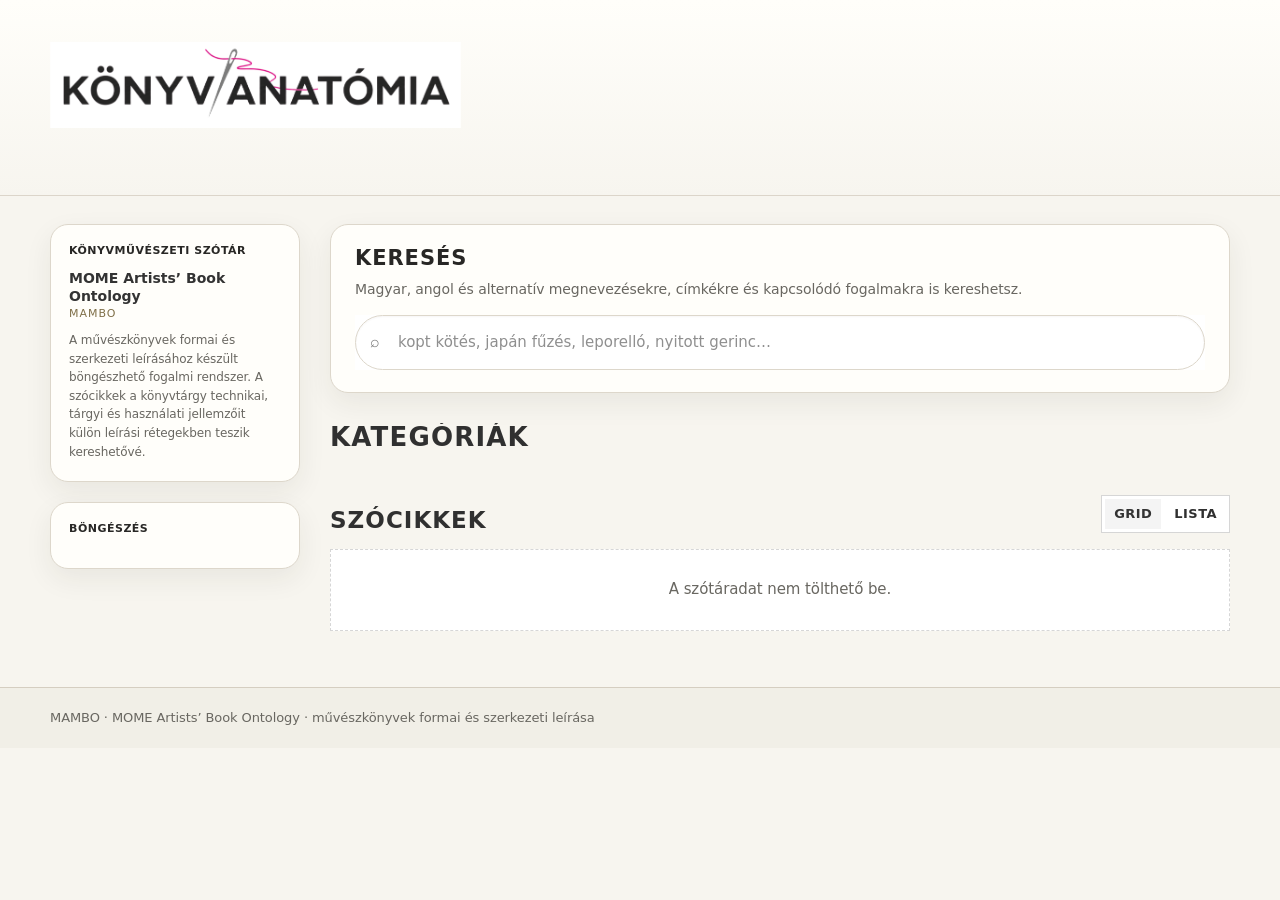
==== index.html @ 187f825f "Remove post-render empty related field script" ====
<!DOCTYPE html>
<html lang="hu">
<head>
  <meta charset="UTF-8" />
  <meta name="viewport" content="width=device-width, initial-scale=1.0" />
  <title>KÖNYVANATÓMIA – könyvművészeti szótár</title>
  <link rel="stylesheet" href="assets/css/site.css?v=consolidated-7" />
</head>
<body>
  <header class="site-header text-header">
    <div class="wrap">
      <div class="site-title-block">
        <a class="logo-link" href="./" aria-label="KÖNYVANATÓMIA – főoldal">
          <img class="site-logo-image" src="assets/icons/anatomia-header-v3.png?v=header-3" alt="KÖNYVANATÓMIA" />
        </a>
      </div>
    </div>
  </header>

  <main>
    <div class="wrap layout">
      <aside>
        <section class="sidebar-panel sidebar-intro" aria-label="A szótár leírása">
          <p class="sidebar-main-title">KÖNYVMŰVÉSZETI SZÓTÁR</p>
          <p class="about-brand"><strong>MOME Artists’ Book Ontology</strong></p>
          <p class="about-acronym">MAMBO</p>
          <p class="about-text">
            A művészkönyvek formai és szerkezeti leírásához készült böngészhető fogalmi rendszer.
            A szócikkek a könyvtárgy technikai, tárgyi és használati jellemzőit külön leírási rétegekben teszik kereshetővé.
          </p>
        </section>

        <section class="sidebar-panel sidebar-browse" aria-label="Böngészés">
          <p class="sidebar-panel-title">BÖNGÉSZÉS</p>
          <input id="searchInput" class="search" type="search" placeholder="Keresés névre, definícióra…" />
          <div id="filters" class="filters browse-list"></div>
        </section>
      </aside>

      <section>
        <section class="quick-search" aria-label="Keresés a MAMBO-szótárban">
          <label class="quick-search-label" for="quickSearchInput">Keresés</label>
          <p class="quick-search-help">
            Magyar, angol és alternatív megnevezésekre, címkékre és kapcsolódó fogalmakra is kereshetsz.
          </p>
          <div class="quick-search-box">
            <input
              id="quickSearchInput"
              class="quick-search-input"
              type="search"
              placeholder="kopt kötés, japán fűzés, leporelló, nyitott gerinc…"
              autocomplete="off"
            />
          </div>
        </section>

        <section class="category-overview" aria-label="Kiindulópontok a szótár böngészéséhez">
          <div class="overview-head">
            <h2>Kategóriák</h2>
          </div>
          <div id="categoryFolders" class="folder-grid category-panel-grid"></div>
        </section>

        <div class="topline" id="termsTopline">
          <h2>Szócikkek</h2>
          <div class="tools">
            <div id="count" class="result-count"></div>
            <div class="view-toggle" aria-label="Nézetváltás">
              <button class="view-button active" type="button" data-view="cards">Grid</button>
              <button class="view-button" type="button" data-view="list">Lista</button>
            </div>
          </div>
        </div>
        <div id="termList" class="grid"></div>
        <div id="empty" class="empty">Nincs találat ebben a szűrésben.</div>
      </section>
    </div>
  </main>

  <footer>
    <div class="wrap">MAMBO · MOME Artists’ Book Ontology · művészkönyvek formai és szerkezeti leírása</div>
  </footer>

  <script src="assets/js/app-decoration-clean.js?v=decor-render-2"></script>
  <script src="assets/js/sandbox-horizontal.js?v=custom-icons-clean-1"></script>
  <script src="assets/js/ui-enhancements.js?v=1"></script>
</body>
</html>
---- assets/css/site.css ----
/*
  MAMBO demo consolidated stylesheet entrypoint.
  The former separate CSS layers are loaded here in the same cascade order,
  so index.html only needs one stylesheet link.
*/

@import url("style.css?v=base-1");
@import url("quick-search.css?v=quick-4");
@import url("mambo-final.css?v=final-clean-30");
@import url("text-header-title.css?v=title-7");
@import url("sandbox-ui.css?v=6");
@import url("term-card-final.css?v=2");
@import url("sidebar-panels.css?v=2");
@import url("ui-enhancements.css?v=2");
@import url("category-label-overrides.css?v=10");
@import url("live-polish.css?v=1");
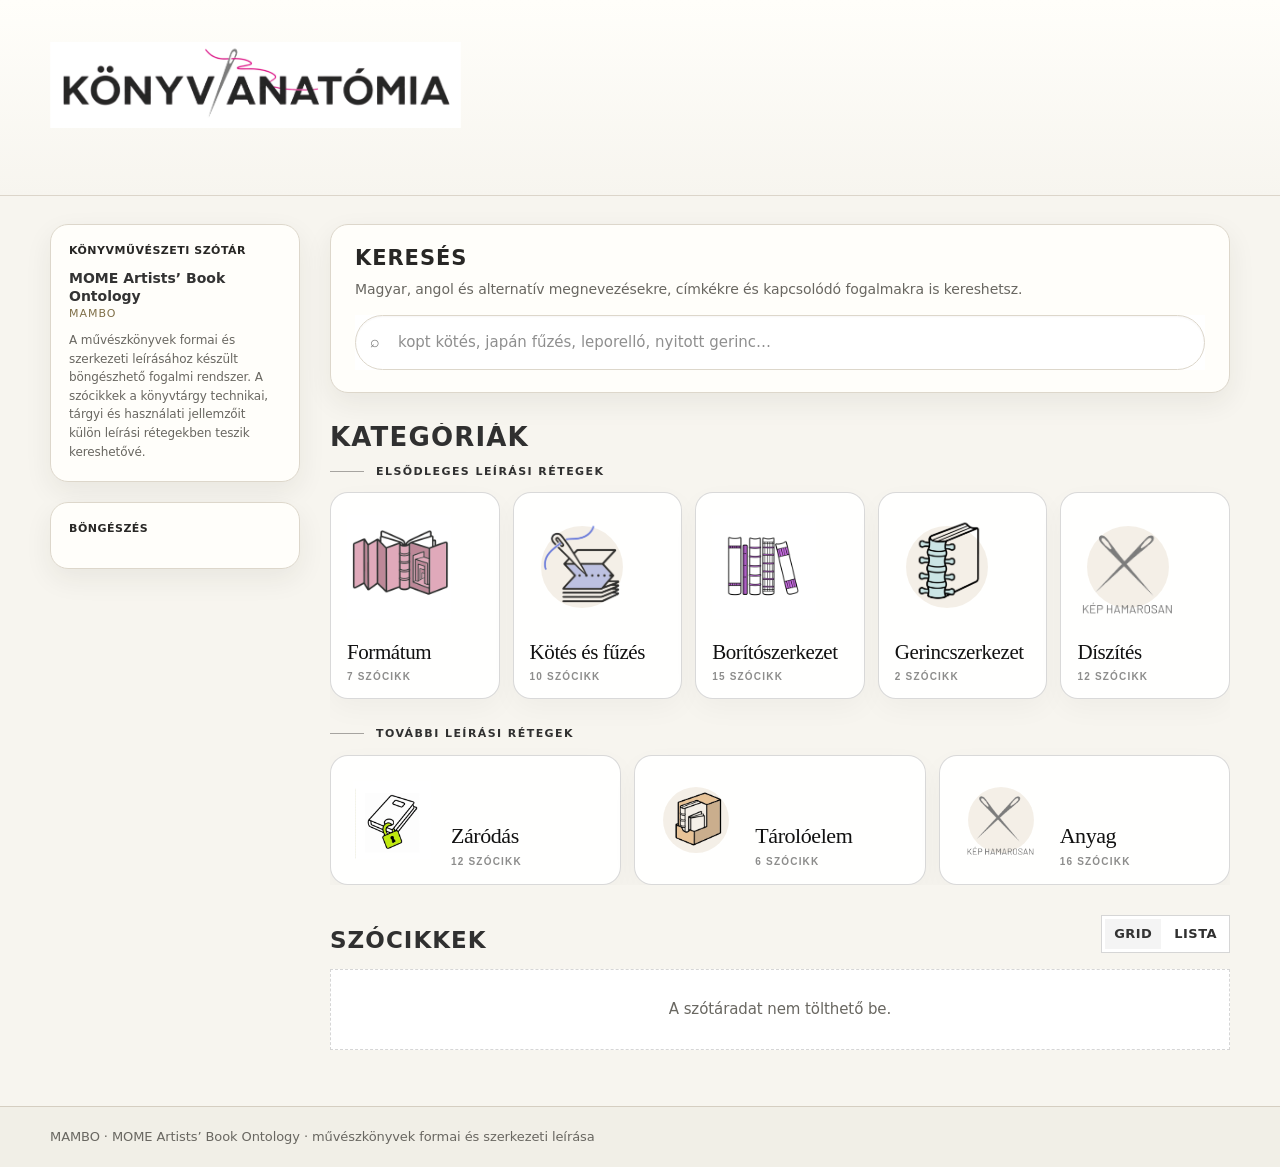
==== commit 5c0c1d00: "Load category preview assets" ====
--- a/index.html
+++ b/index.html
@@ -5,6 +5,7 @@
   <meta name="viewport" content="width=device-width, initial-scale=1.0" />
   <title>KÖNYVANATÓMIA – könyvművészeti szótár</title>
   <link rel="stylesheet" href="assets/css/site.css?v=consolidated-7" />
+  <link rel="stylesheet" href="assets/css/category-preview-layout.css?v=1" />
 </head>
 <body>
   <header class="site-header text-header">
@@ -84,5 +85,6 @@
   <script src="assets/js/app-decoration-clean.js?v=decor-render-2"></script>
   <script src="assets/js/sandbox-horizontal.js?v=custom-icons-clean-1"></script>
   <script src="assets/js/ui-enhancements.js?v=1"></script>
+  <script src="assets/js/category-preview-layout.js?v=1"></script>
 </body>
 </html>
--- a/assets/css/category-preview-layout.css
+++ b/assets/css/category-preview-layout.css
@@ -0,0 +1,213 @@
+.category-overview{
+  margin-top: 34px;
+}
+
+.category-overview .overview-head h2{
+  margin-bottom: 20px;
+}
+
+.preview-category-layout{
+  display: block;
+}
+
+.preview-category-section + .preview-category-section{
+  margin-top: 28px;
+}
+
+.preview-category-heading{
+  display: flex;
+  align-items: center;
+  gap: 12px;
+  margin: 0 0 14px;
+}
+
+.preview-category-heading span{
+  width: 34px;
+  height: 1px;
+  background: #111;
+  opacity: .35;
+}
+
+.preview-category-heading h3{
+  margin: 0;
+  font-size: 11px;
+  line-height: 1.2;
+  letter-spacing: .13em;
+  text-transform: uppercase;
+  font-weight: 600;
+  color: #222;
+}
+
+.preview-primary-grid{
+  display: grid;
+  grid-template-columns: repeat(5, minmax(0, 1fr));
+  gap: 13px;
+}
+
+.preview-secondary-grid{
+  display: grid;
+  grid-template-columns: repeat(3, minmax(0, 1fr));
+  gap: 13px;
+}
+
+.preview-category-card{
+  appearance: none;
+  border: 1px solid rgba(20,20,20,.16);
+  background: rgba(255,255,255,.94);
+  border-radius: 18px;
+  color: #111;
+  cursor: pointer;
+  text-align: left;
+  transition: transform .18s ease, border-color .18s ease, box-shadow .18s ease, background .18s ease;
+  box-shadow: 0 10px 28px rgba(0,0,0,.035);
+}
+
+.preview-category-card:hover,
+.preview-category-card.active{
+  transform: translateY(-2px);
+  border-color: rgba(20,20,20,.34);
+  box-shadow: 0 16px 34px rgba(0,0,0,.06);
+  background: #fff;
+}
+
+.preview-category-card.primary{
+  min-height: 190px;
+  padding: 18px 16px 15px;
+  display: flex;
+  flex-direction: column;
+  justify-content: space-between;
+}
+
+.preview-category-card.secondary{
+  min-height: 130px;
+  padding: 16px 18px;
+  display: grid;
+  grid-template-columns: 86px 1fr;
+  grid-template-rows: 1fr auto;
+  column-gap: 16px;
+  align-items: center;
+}
+
+.preview-category-icon{
+  display: flex;
+  align-items: center;
+  justify-content: center;
+  position: relative;
+}
+
+.preview-category-card.primary .preview-category-icon{
+  height: 112px;
+  margin-bottom: 18px;
+}
+
+.preview-category-card.secondary .preview-category-icon{
+  grid-row: 1 / 3;
+  width: 86px;
+  height: 86px;
+}
+
+.preview-category-icon::before{
+  content: "";
+  position: absolute;
+  width: 82px;
+  height: 82px;
+  border-radius: 999px;
+  background: #f1eadf;
+  opacity: .75;
+  z-index: 0;
+}
+
+.preview-category-card.secondary .preview-category-icon::before{
+  width: 66px;
+  height: 66px;
+}
+
+.preview-category-icon img{
+  position: relative;
+  z-index: 1;
+  display: block;
+  max-width: 116px;
+  max-height: 104px;
+  object-fit: contain;
+}
+
+.preview-category-card.secondary .preview-category-icon img{
+  max-width: 84px;
+  max-height: 78px;
+}
+
+.preview-category-title{
+  display: block;
+  font-family: Georgia, 'Times New Roman', serif;
+  font-size: 21px;
+  line-height: 1.05;
+  letter-spacing: -.02em;
+  color: #111;
+}
+
+.preview-category-card.secondary .preview-category-title{
+  align-self: end;
+  font-size: 22px;
+}
+
+.preview-category-count{
+  display: block;
+  margin-top: 8px;
+  font-size: 10px;
+  line-height: 1.2;
+  letter-spacing: .12em;
+  text-transform: uppercase;
+  font-weight: 600;
+  color: rgba(17,17,17,.48);
+}
+
+.preview-category-card.secondary .preview-category-count{
+  align-self: start;
+}
+
+@media (max-width: 1100px){
+  .preview-primary-grid{
+    grid-template-columns: repeat(3, minmax(0, 1fr));
+  }
+}
+
+@media (max-width: 820px){
+  .preview-primary-grid,
+  .preview-secondary-grid{
+    grid-template-columns: 1fr;
+  }
+
+  .preview-category-card.primary,
+  .preview-category-card.secondary{
+    min-height: 130px;
+    display: grid;
+    grid-template-columns: 86px 1fr;
+    grid-template-rows: 1fr auto;
+    column-gap: 16px;
+    align-items: center;
+    padding: 16px 18px;
+  }
+
+  .preview-category-card.primary .preview-category-icon,
+  .preview-category-card.secondary .preview-category-icon{
+    grid-row: 1 / 3;
+    width: 86px;
+    height: 86px;
+    margin: 0;
+  }
+
+  .preview-category-card.primary .preview-category-icon img,
+  .preview-category-card.secondary .preview-category-icon img{
+    max-width: 84px;
+    max-height: 78px;
+  }
+
+  .preview-category-title{
+    align-self: end;
+    font-size: 22px;
+  }
+
+  .preview-category-count{
+    align-self: start;
+  }
+}
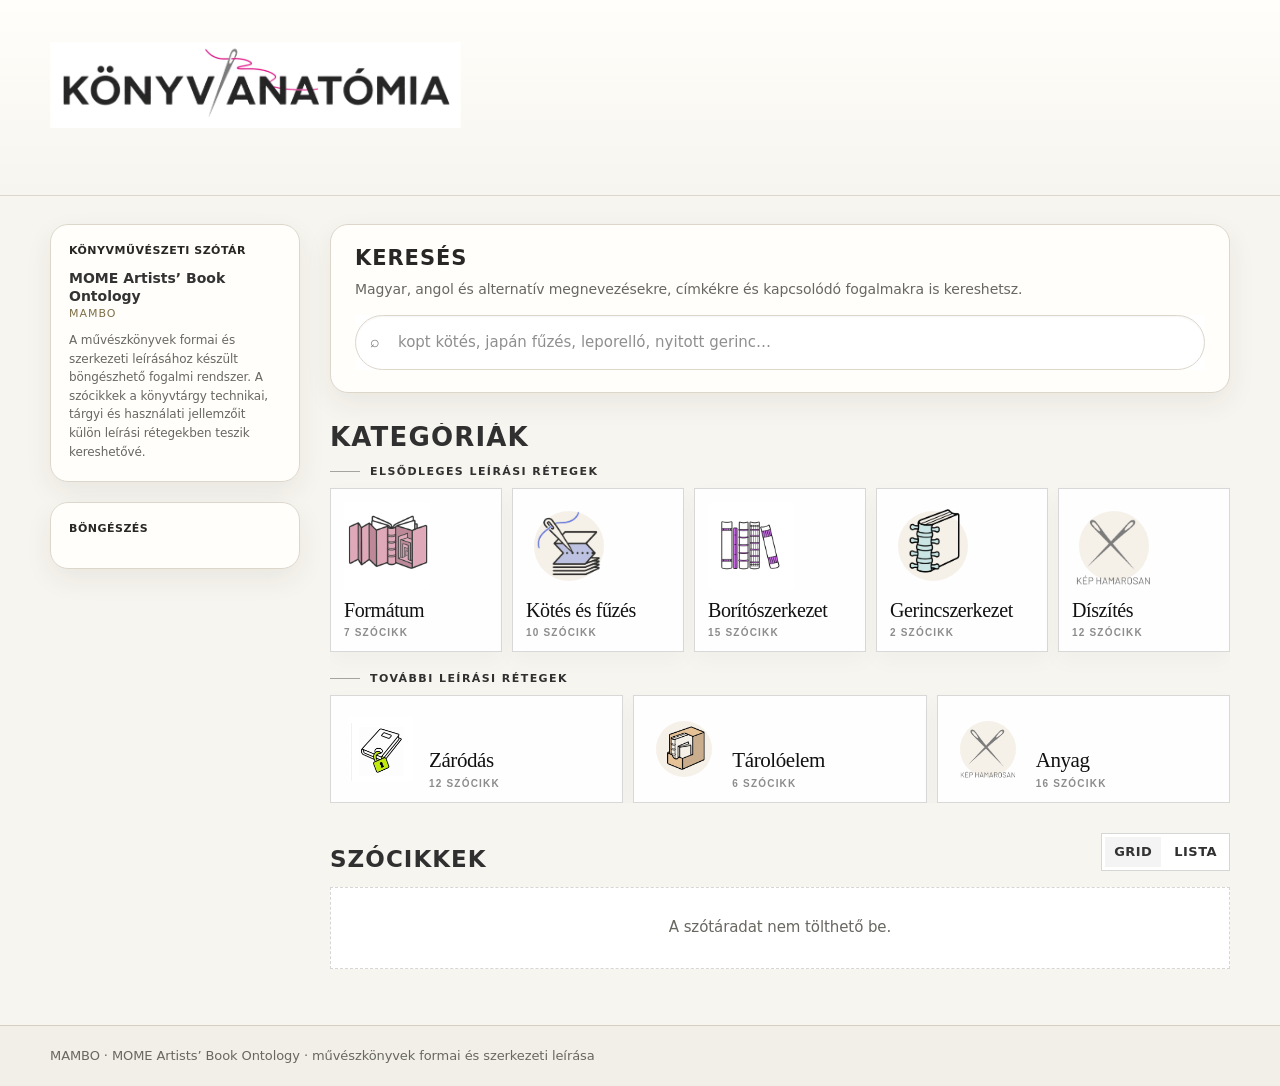
==== commit 0e8df755: "Bump category preview asset versions" ====
--- a/index.html
+++ b/index.html
@@ -5,7 +5,7 @@
   <meta name="viewport" content="width=device-width, initial-scale=1.0" />
   <title>KÖNYVANATÓMIA – könyvművészeti szótár</title>
   <link rel="stylesheet" href="assets/css/site.css?v=consolidated-7" />
-  <link rel="stylesheet" href="assets/css/category-preview-layout.css?v=1" />
+  <link rel="stylesheet" href="assets/css/category-preview-layout.css?v=3" />
 </head>
 <body>
   <header class="site-header text-header">
@@ -85,6 +85,6 @@
   <script src="assets/js/app-decoration-clean.js?v=decor-render-2"></script>
   <script src="assets/js/sandbox-horizontal.js?v=custom-icons-clean-1"></script>
   <script src="assets/js/ui-enhancements.js?v=1"></script>
-  <script src="assets/js/category-preview-layout.js?v=1"></script>
+  <script src="assets/js/category-preview-layout.js?v=2"></script>
 </body>
 </html>
--- a/assets/css/category-preview-layout.css
+++ b/assets/css/category-preview-layout.css
@@ -1,9 +1,9 @@
 .category-overview{
-  margin-top: 34px;
+  margin-top: 28px;
 }
 
 .category-overview .overview-head h2{
-  margin-bottom: 20px;
+  margin-bottom: 14px;
 }
 
 .preview-category-layout{
@@ -11,18 +11,18 @@
 }
 
 .preview-category-section + .preview-category-section{
-  margin-top: 28px;
+  margin-top: 20px;
 }
 
 .preview-category-heading{
   display: flex;
   align-items: center;
-  gap: 12px;
-  margin: 0 0 14px;
+  gap: 10px;
+  margin: 0 0 10px;
 }
 
 .preview-category-heading span{
-  width: 34px;
+  width: 30px;
   height: 1px;
   background: #111;
   opacity: .35;
@@ -41,50 +41,50 @@
 .preview-primary-grid{
   display: grid;
   grid-template-columns: repeat(5, minmax(0, 1fr));
-  gap: 13px;
+  gap: 10px;
 }
 
 .preview-secondary-grid{
   display: grid;
   grid-template-columns: repeat(3, minmax(0, 1fr));
-  gap: 13px;
+  gap: 10px;
 }
 
 .preview-category-card{
   appearance: none;
   border: 1px solid rgba(20,20,20,.16);
   background: rgba(255,255,255,.94);
-  border-radius: 18px;
+  border-radius: 0;
   color: #111;
   cursor: pointer;
   text-align: left;
   transition: transform .18s ease, border-color .18s ease, box-shadow .18s ease, background .18s ease;
-  box-shadow: 0 10px 28px rgba(0,0,0,.035);
+  box-shadow: 0 8px 22px rgba(0,0,0,.032);
 }
 
 .preview-category-card:hover,
 .preview-category-card.active{
   transform: translateY(-2px);
   border-color: rgba(20,20,20,.34);
-  box-shadow: 0 16px 34px rgba(0,0,0,.06);
+  box-shadow: 0 14px 28px rgba(0,0,0,.055);
   background: #fff;
 }
 
 .preview-category-card.primary{
-  min-height: 190px;
-  padding: 18px 16px 15px;
+  min-height: 158px;
+  padding: 13px 13px 12px;
   display: flex;
   flex-direction: column;
   justify-content: space-between;
 }
 
 .preview-category-card.secondary{
-  min-height: 130px;
-  padding: 16px 18px;
+  min-height: 108px;
+  padding: 12px 14px;
   display: grid;
-  grid-template-columns: 86px 1fr;
+  grid-template-columns: 72px 1fr;
   grid-template-rows: 1fr auto;
-  column-gap: 16px;
+  column-gap: 12px;
   align-items: center;
 }
 
@@ -96,63 +96,63 @@
 }
 
 .preview-category-card.primary .preview-category-icon{
-  height: 112px;
-  margin-bottom: 18px;
+  height: 88px;
+  margin-bottom: 10px;
 }
 
 .preview-category-card.secondary .preview-category-icon{
   grid-row: 1 / 3;
-  width: 86px;
-  height: 86px;
+  width: 72px;
+  height: 72px;
 }
 
 .preview-category-icon::before{
   content: "";
   position: absolute;
-  width: 82px;
-  height: 82px;
+  width: 70px;
+  height: 70px;
   border-radius: 999px;
   background: #f1eadf;
-  opacity: .75;
+  opacity: .72;
   z-index: 0;
 }
 
 .preview-category-card.secondary .preview-category-icon::before{
-  width: 66px;
-  height: 66px;
+  width: 56px;
+  height: 56px;
 }
 
 .preview-category-icon img{
   position: relative;
   z-index: 1;
   display: block;
-  max-width: 116px;
-  max-height: 104px;
+  max-width: 96px;
+  max-height: 86px;
   object-fit: contain;
 }
 
 .preview-category-card.secondary .preview-category-icon img{
-  max-width: 84px;
-  max-height: 78px;
+  max-width: 70px;
+  max-height: 64px;
 }
 
 .preview-category-title{
   display: block;
   font-family: Georgia, 'Times New Roman', serif;
-  font-size: 21px;
-  line-height: 1.05;
+  font-size: 20px;
+  line-height: 1.04;
   letter-spacing: -.02em;
   color: #111;
 }
 
 .preview-category-card.secondary .preview-category-title{
   align-self: end;
-  font-size: 22px;
+  font-size: 21px;
 }
 
 .preview-category-count{
   display: block;
-  margin-top: 8px;
+  margin-top: 6px;
   font-size: 10px;
   line-height: 1.2;
   letter-spacing: .12em;
@@ -179,32 +179,32 @@
 
   .preview-category-card.primary,
   .preview-category-card.secondary{
-    min-height: 130px;
+    min-height: 108px;
     display: grid;
-    grid-template-columns: 86px 1fr;
+    grid-template-columns: 72px 1fr;
     grid-template-rows: 1fr auto;
-    column-gap: 16px;
+    column-gap: 12px;
     align-items: center;
-    padding: 16px 18px;
+    padding: 12px 14px;
   }
 
   .preview-category-card.primary .preview-category-icon,
   .preview-category-card.secondary .preview-category-icon{
     grid-row: 1 / 3;
-    width: 86px;
-    height: 86px;
+    width: 72px;
+    height: 72px;
     margin: 0;
   }
 
   .preview-category-card.primary .preview-category-icon img,
   .preview-category-card.secondary .preview-category-icon img{
-    max-width: 84px;
-    max-height: 78px;
+    max-width: 70px;
+    max-height: 64px;
   }
 
   .preview-category-title{
     align-self: end;
-    font-size: 22px;
+    font-size: 21px;
   }
 
   .preview-category-count{
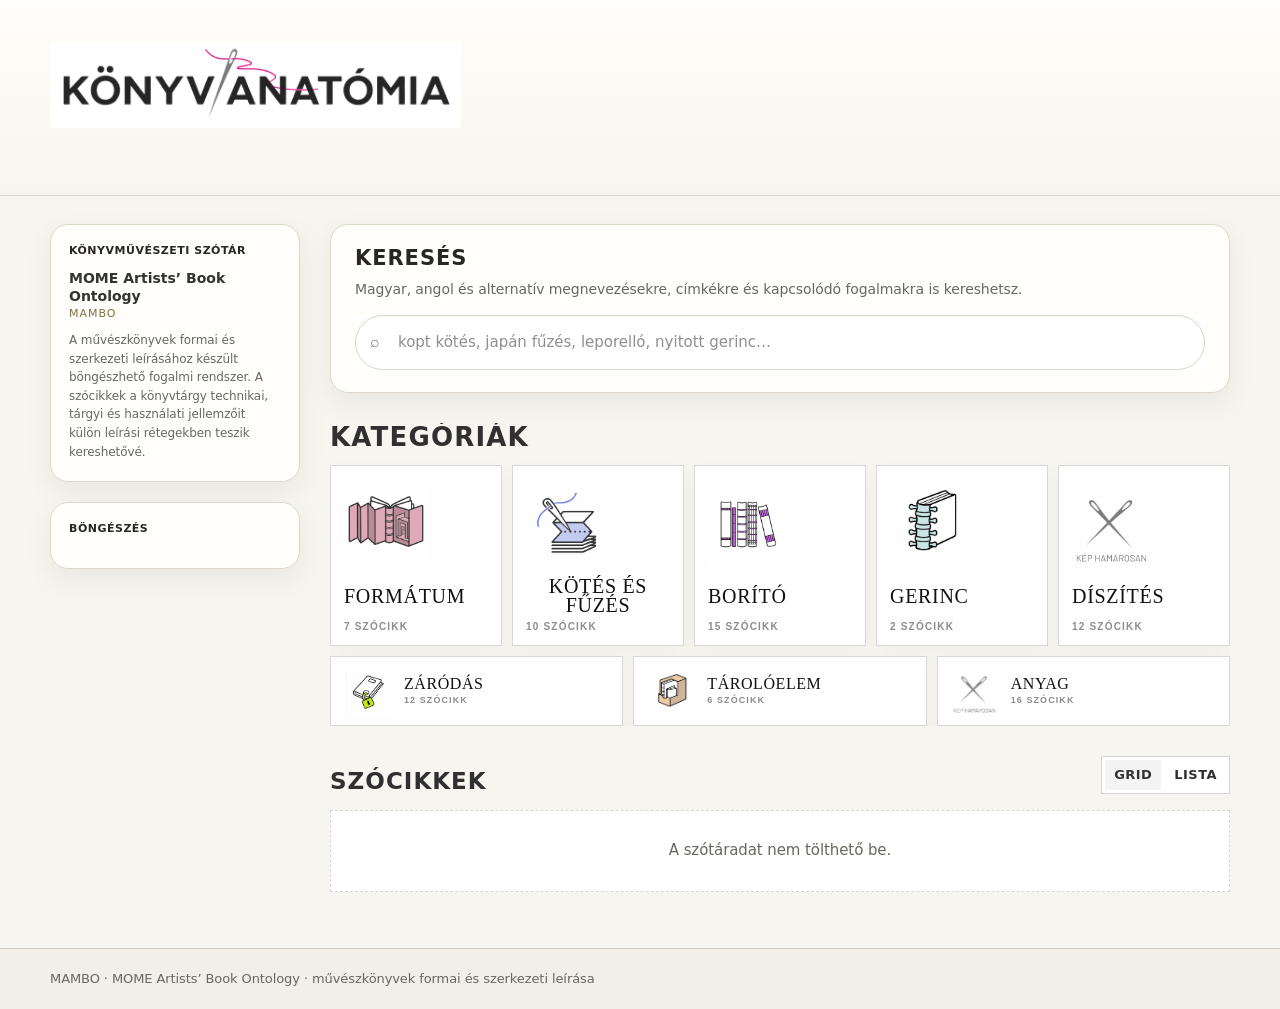
==== commit 46f9eaa4: "Bump category CSS cache after responsive fix" ====
--- a/index.html
+++ b/index.html
@@ -5,7 +5,7 @@
   <meta name="viewport" content="width=device-width, initial-scale=1.0" />
   <title>KÖNYVANATÓMIA – könyvművészeti szótár</title>
   <link rel="stylesheet" href="assets/css/site.css?v=consolidated-7" />
-  <link rel="stylesheet" href="assets/css/category-preview-layout.css?v=3" />
+  <link rel="stylesheet" href="assets/css/category-preview-layout.css?v=4" />
 </head>
 <body>
   <header class="site-header text-header">
--- a/assets/css/category-preview-layout.css
+++ b/assets/css/category-preview-layout.css
@@ -7,46 +7,36 @@
 }
 
 .preview-category-layout{
-  display: block;
+  display: block !important;
+  grid-template-columns: none !important;
+}
+
+.preview-category-layout > .category-panel{
+  display:none !important;
+}
+
+.preview-category-wrapper{
+  display:block;
+  width:100%;
 }
 
 .preview-category-section + .preview-category-section{
-  margin-top: 20px;
+  margin-top: 10px;
 }
 
 .preview-category-heading{
-  display: flex;
-  align-items: center;
-  gap: 10px;
-  margin: 0 0 10px;
-}
-
-.preview-category-heading span{
-  width: 30px;
-  height: 1px;
-  background: #111;
-  opacity: .35;
-}
-
-.preview-category-heading h3{
-  margin: 0;
-  font-size: 11px;
-  line-height: 1.2;
-  letter-spacing: .13em;
-  text-transform: uppercase;
-  font-weight: 600;
-  color: #222;
+  display: none;
 }
 
 .preview-primary-grid{
   display: grid;
-  grid-template-columns: repeat(5, minmax(0, 1fr));
+  grid-template-columns: repeat(auto-fit, minmax(140px, 1fr));
   gap: 10px;
 }
 
 .preview-secondary-grid{
   display: grid;
-  grid-template-columns: repeat(3, minmax(0, 1fr));
+  grid-template-columns: repeat(auto-fit, minmax(150px, 1fr));
   gap: 10px;
 }
 
@@ -60,6 +50,7 @@
   text-align: left;
   transition: transform .18s ease, border-color .18s ease, box-shadow .18s ease, background .18s ease;
   box-shadow: 0 8px 22px rgba(0,0,0,.032);
+  min-width:0;
 }
 
 .preview-category-card:hover,
@@ -76,16 +67,18 @@
   display: flex;
   flex-direction: column;
   justify-content: space-between;
+  text-align: center;
 }
 
 .preview-category-card.secondary{
-  min-height: 108px;
-  padding: 12px 14px;
+  min-height: 68px;
+  padding: 7px 10px;
   display: grid;
-  grid-template-columns: 72px 1fr;
-  grid-template-rows: 1fr auto;
-  column-gap: 12px;
+  grid-template-columns: 54px 1fr;
+  grid-template-rows: auto auto;
+  column-gap: 9px;
   align-items: center;
+  text-align: left;
 }
 
 .preview-category-icon{
@@ -96,30 +89,20 @@
 }
 
 .preview-category-card.primary .preview-category-icon{
-  height: 88px;
-  margin-bottom: 10px;
+  height: 92px;
+  margin-bottom: 6px;
+  flex: 0 0 92px;
 }
 
 .preview-category-card.secondary .preview-category-icon{
   grid-row: 1 / 3;
-  width: 72px;
-  height: 72px;
+  width: 54px;
+  height: 54px;
+  align-self: center;
 }
 
 .preview-category-icon::before{
-  content: "";
-  position: absolute;
-  width: 70px;
-  height: 70px;
-  border-radius: 999px;
-  background: #f1eadf;
-  opacity: .72;
-  z-index: 0;
-}
-
-.preview-category-card.secondary .preview-category-icon::before{
-  width: 56px;
-  height: 56px;
+  content: none;
 }
 
 .preview-category-icon img{
@@ -131,9 +114,14 @@
   object-fit: contain;
 }
 
+.preview-category-card.primary .preview-category-icon img{
+  max-width: 96px;
+  max-height: 82px;
+}
+
 .preview-category-card.secondary .preview-category-icon img{
-  max-width: 70px;
-  max-height: 64px;
+  max-width: 52px;
+  max-height: 48px;
 }
 
 .preview-category-title{
@@ -141,13 +129,25 @@
   font-family: Georgia, 'Times New Roman', serif;
   font-size: 20px;
   line-height: 1.04;
-  letter-spacing: -.02em;
+  letter-spacing: .035em;
+  text-transform: uppercase;
   color: #111;
+}
+
+.preview-category-card.primary .preview-category-title{
+  min-height: 38px;
+  display: flex;
+  align-items: center;
+  justify-content: center;
+  text-align: center;
+  line-height: .94;
 }
 
 .preview-category-card.secondary .preview-category-title{
   align-self: end;
-  font-size: 21px;
+  text-align: left;
+  font-size: 16px;
+  line-height: 1;
 }
 
 .preview-category-count{
@@ -161,14 +161,15 @@
   color: rgba(17,17,17,.48);
 }
 
+.preview-category-card.primary .preview-category-count{
+  text-align: center;
+}
+
 .preview-category-card.secondary .preview-category-count{
   align-self: start;
-}
-
-@media (max-width: 1100px){
-  .preview-primary-grid{
-    grid-template-columns: repeat(3, minmax(0, 1fr));
-  }
+  text-align: left;
+  margin-top: 3px;
+  font-size: 9px;
 }
 
 @media (max-width: 820px){
@@ -179,35 +180,47 @@
 
   .preview-category-card.primary,
   .preview-category-card.secondary{
-    min-height: 108px;
+    min-height: 68px;
     display: grid;
-    grid-template-columns: 72px 1fr;
-    grid-template-rows: 1fr auto;
-    column-gap: 12px;
+    grid-template-columns: 54px 1fr;
+    grid-template-rows: auto auto;
+    column-gap: 9px;
     align-items: center;
-    padding: 12px 14px;
+    padding: 7px 10px;
+    text-align: left;
   }
 
   .preview-category-card.primary .preview-category-icon,
   .preview-category-card.secondary .preview-category-icon{
     grid-row: 1 / 3;
-    width: 72px;
-    height: 72px;
+    width: 54px;
+    height: 54px;
+    flex: none;
     margin: 0;
   }
 
   .preview-category-card.primary .preview-category-icon img,
   .preview-category-card.secondary .preview-category-icon img{
-    max-width: 70px;
-    max-height: 64px;
-  }
-
-  .preview-category-title{
+    max-width: 52px;
+    max-height: 48px;
+  }
+
+  .preview-category-title,
+  .preview-category-card.primary .preview-category-title,
+  .preview-category-card.secondary .preview-category-title{
+    min-height: 0;
+    display: block;
     align-self: end;
-    font-size: 21px;
-  }
-
-  .preview-category-count{
+    text-align: left;
+    font-size: 16px;
+    line-height: 1;
+  }
+
+  .preview-category-count,
+  .preview-category-card.primary .preview-category-count,
+  .preview-category-card.secondary .preview-category-count{
     align-self: start;
-  }
-}
+    text-align: left;
+    font-size: 9px;
+  }
+}
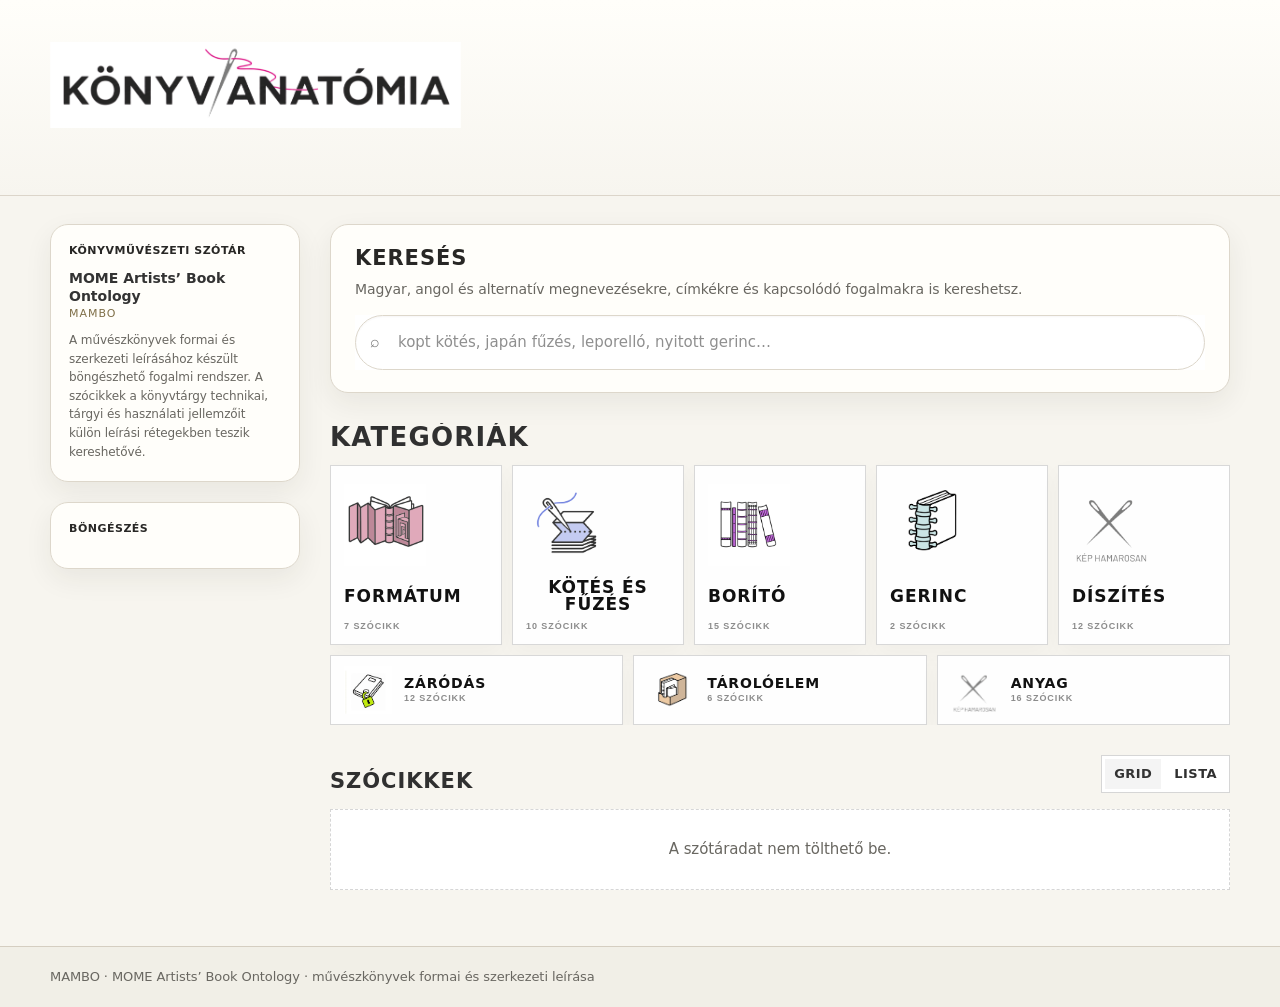
==== commit 57e87cf6: "Load typography tuning layer" ====
--- a/index.html
+++ b/index.html
@@ -5,7 +5,8 @@
   <meta name="viewport" content="width=device-width, initial-scale=1.0" />
   <title>KÖNYVANATÓMIA – könyvművészeti szótár</title>
   <link rel="stylesheet" href="assets/css/site.css?v=consolidated-7" />
-  <link rel="stylesheet" href="assets/css/category-preview-layout.css?v=4" />
+  <link rel="stylesheet" href="assets/css/category-card-layout.css?v=1" />
+  <link rel="stylesheet" href="assets/css/type-tuning.css?v=1" />
 </head>
 <body>
   <header class="site-header text-header">
--- a/assets/css/category-card-layout.css
+++ b/assets/css/category-card-layout.css
@@ -0,0 +1,230 @@
+/* Category card homepage layout.
+   The legacy .category-panel elements remain in the DOM because the original app filtering logic uses them.
+   They are visually hidden here and triggered by the new category cards. */
+
+.category-overview{
+  margin-top: 28px;
+}
+
+.category-overview .overview-head h2{
+  margin-bottom: 14px;
+}
+
+.preview-category-layout{
+  display: block !important;
+  grid-template-columns: none !important;
+}
+
+.preview-category-layout > .category-panel{
+  display:none !important;
+}
+
+.preview-category-wrapper{
+  display:block;
+  width:100%;
+}
+
+.preview-category-section + .preview-category-section{
+  margin-top: 10px;
+}
+
+.preview-category-heading{
+  display: none;
+}
+
+.preview-primary-grid{
+  display: grid;
+  grid-template-columns: repeat(auto-fit, minmax(140px, 1fr));
+  gap: 10px;
+}
+
+.preview-secondary-grid{
+  display: grid;
+  grid-template-columns: repeat(auto-fit, minmax(150px, 1fr));
+  gap: 10px;
+}
+
+.preview-category-card{
+  appearance: none;
+  border: 1px solid rgba(20,20,20,.16);
+  background: rgba(255,255,255,.94);
+  border-radius: 0;
+  color: #111;
+  cursor: pointer;
+  text-align: left;
+  transition: transform .18s ease, border-color .18s ease, box-shadow .18s ease, background .18s ease;
+  box-shadow: 0 8px 22px rgba(0,0,0,.032);
+  min-width:0;
+}
+
+.preview-category-card:hover,
+.preview-category-card.active{
+  transform: translateY(-2px);
+  border-color: rgba(20,20,20,.34);
+  box-shadow: 0 14px 28px rgba(0,0,0,.055);
+  background: #fff;
+}
+
+.preview-category-card.primary{
+  min-height: 158px;
+  padding: 13px 13px 12px;
+  display: flex;
+  flex-direction: column;
+  justify-content: space-between;
+  text-align: center;
+}
+
+.preview-category-card.secondary{
+  min-height: 68px;
+  padding: 7px 10px;
+  display: grid;
+  grid-template-columns: 54px 1fr;
+  grid-template-rows: auto auto;
+  column-gap: 9px;
+  align-items: center;
+  text-align: left;
+}
+
+.preview-category-icon{
+  display: flex;
+  align-items: center;
+  justify-content: center;
+  position: relative;
+}
+
+.preview-category-card.primary .preview-category-icon{
+  height: 92px;
+  margin-bottom: 6px;
+  flex: 0 0 92px;
+}
+
+.preview-category-card.secondary .preview-category-icon{
+  grid-row: 1 / 3;
+  width: 54px;
+  height: 54px;
+  align-self: center;
+}
+
+.preview-category-icon::before{
+  content: none;
+}
+
+.preview-category-icon img{
+  position: relative;
+  z-index: 1;
+  display: block;
+  max-width: 96px;
+  max-height: 86px;
+  object-fit: contain;
+}
+
+.preview-category-card.primary .preview-category-icon img{
+  max-width: 96px;
+  max-height: 82px;
+}
+
+.preview-category-card.secondary .preview-category-icon img{
+  max-width: 52px;
+  max-height: 48px;
+}
+
+.preview-category-title{
+  display: block;
+  font-family: Georgia, 'Times New Roman', serif;
+  font-size: 20px;
+  line-height: 1.04;
+  letter-spacing: .035em;
+  text-transform: uppercase;
+  color: #111;
+}
+
+.preview-category-card.primary .preview-category-title{
+  min-height: 38px;
+  display: flex;
+  align-items: center;
+  justify-content: center;
+  text-align: center;
+  line-height: .94;
+}
+
+.preview-category-card.secondary .preview-category-title{
+  align-self: end;
+  text-align: left;
+  font-size: 16px;
+  line-height: 1;
+}
+
+.preview-category-count{
+  display: block;
+  margin-top: 6px;
+  font-size: 10px;
+  line-height: 1.2;
+  letter-spacing: .12em;
+  text-transform: uppercase;
+  font-weight: 600;
+  color: rgba(17,17,17,.48);
+}
+
+.preview-category-card.primary .preview-category-count{
+  text-align: center;
+}
+
+.preview-category-card.secondary .preview-category-count{
+  align-self: start;
+  text-align: left;
+  margin-top: 3px;
+  font-size: 9px;
+}
+
+@media (max-width: 820px){
+  .preview-primary-grid,
+  .preview-secondary-grid{
+    grid-template-columns: 1fr;
+  }
+
+  .preview-category-card.primary,
+  .preview-category-card.secondary{
+    min-height: 68px;
+    display: grid;
+    grid-template-columns: 54px 1fr;
+    grid-template-rows: auto auto;
+    column-gap: 9px;
+    align-items: center;
+    padding: 7px 10px;
+    text-align: left;
+  }
+
+  .preview-category-card.primary .preview-category-icon,
+  .preview-category-card.secondary .preview-category-icon{
+    grid-row: 1 / 3;
+    width: 54px;
+    height: 54px;
+    flex: none;
+    margin: 0;
+  }
+
+  .preview-category-card.primary .preview-category-icon img,
+  .preview-category-card.secondary .preview-category-icon img{
+    max-width: 52px;
+    max-height: 48px;
+  }
+
+  .preview-category-title,
+  .preview-category-card.primary .preview-category-title,
+  .preview-category-card.secondary .preview-category-title{
+    min-height: 0;
+    display: block;
+    align-self: end;
+    text-align: left;
+    font-size: 16px;
+    line-height: 1;
+  }
+
+  .preview-category-count,
+  .preview-category-card.primary .preview-category-count,
+  .preview-category-card.secondary .preview-category-count{
+    align-self: start;
+    text-align: left;
+    font-size: 9px;
+  }
+}
--- a/assets/css/type-tuning.css
+++ b/assets/css/type-tuning.css
@@ -0,0 +1,56 @@
+/* Typography tuning layer.
+   Late-loaded overrides for visual hierarchy only; no layout or filtering logic. */
+
+.preview-category-title{
+  font-family: Inter, system-ui, -apple-system, BlinkMacSystemFont, "Segoe UI", sans-serif;
+  font-weight: 720;
+  letter-spacing: .055em;
+}
+
+.preview-category-card.primary .preview-category-title{
+  font-size: 17px;
+  line-height: 1;
+}
+
+.preview-category-card.secondary .preview-category-title{
+  font-size: 14px;
+  font-weight: 720;
+  letter-spacing: .06em;
+}
+
+.preview-category-count{
+  font-size: 9px;
+  letter-spacing: .105em;
+  font-weight: 650;
+}
+
+h2{
+  font-size: 21px;
+  letter-spacing: .035em;
+  font-weight: 760;
+}
+
+.card h3,
+.card-top h3{
+  font-size: 15px;
+  line-height: 1.16;
+  letter-spacing: .025em;
+  font-weight: 760;
+}
+
+.en{
+  font-size: 12.5px;
+  line-height: 1.25;
+}
+
+.sidebar-panel-title,
+.sidebar-main-title,
+.quick-search-label{
+  letter-spacing: .11em;
+  font-weight: 720;
+}
+
+.category,
+.term-id{
+  letter-spacing: .055em;
+}
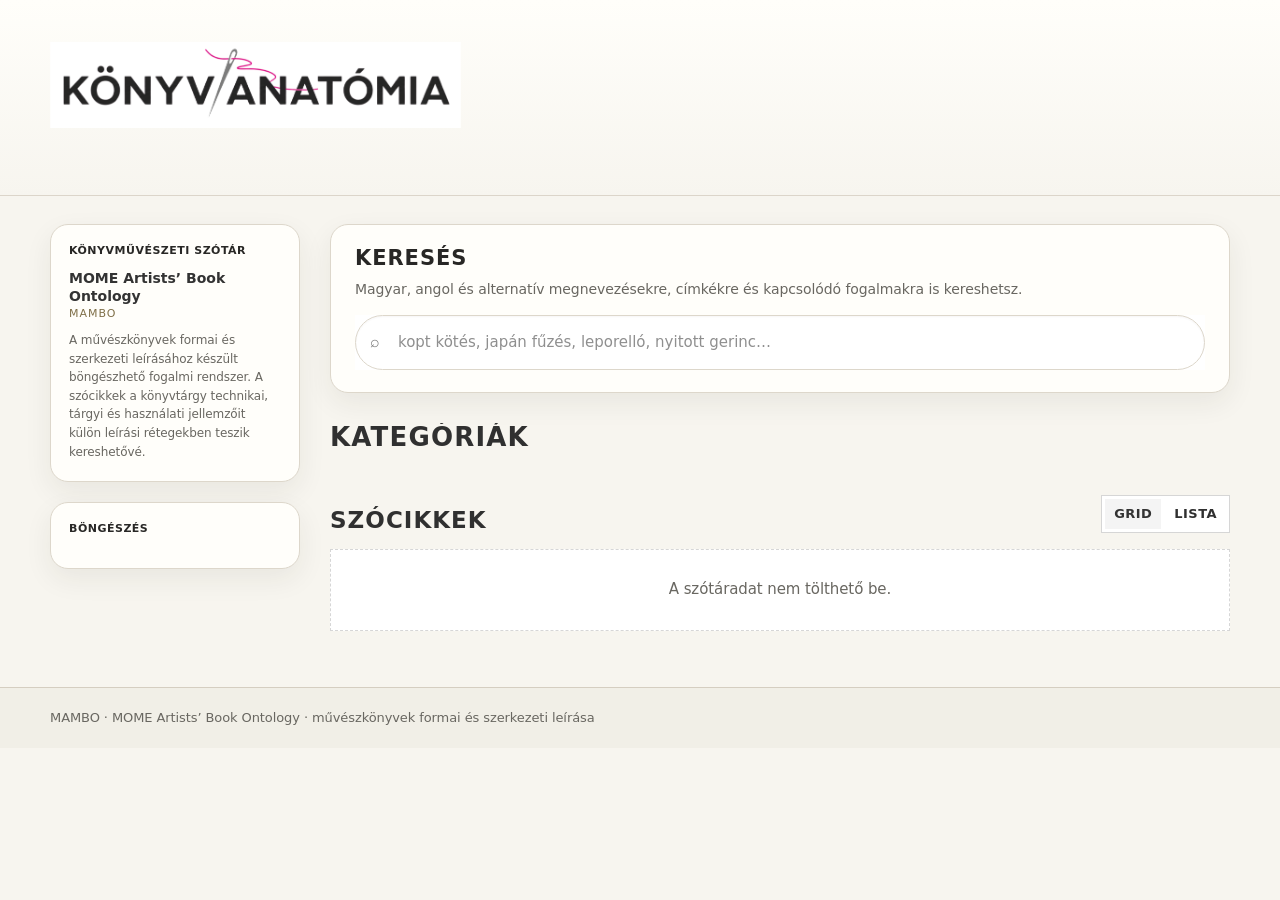
==== commit 9036a606: "Bump homepage layout cache for sandbox" ====
--- a/index.html
+++ b/index.html
@@ -4,9 +4,7 @@
   <meta charset="UTF-8" />
   <meta name="viewport" content="width=device-width, initial-scale=1.0" />
   <title>KÖNYVANATÓMIA – könyvművészeti szótár</title>
-  <link rel="stylesheet" href="assets/css/site.css?v=consolidated-7" />
-  <link rel="stylesheet" href="assets/css/category-card-layout.css?v=1" />
-  <link rel="stylesheet" href="assets/css/type-tuning.css?v=1" />
+  <link rel="stylesheet" href="assets/css/site.css?v=consolidated-8" />
 </head>
 <body>
   <header class="site-header text-header">
@@ -85,7 +83,6 @@
 
   <script src="assets/js/app-decoration-clean.js?v=decor-render-2"></script>
   <script src="assets/js/sandbox-horizontal.js?v=custom-icons-clean-1"></script>
-  <script src="assets/js/ui-enhancements.js?v=1"></script>
-  <script src="assets/js/category-preview-layout.js?v=2"></script>
+  <script src="assets/js/ui-enhancements.js?v=homepage-materials-1"></script>
 </body>
 </html>
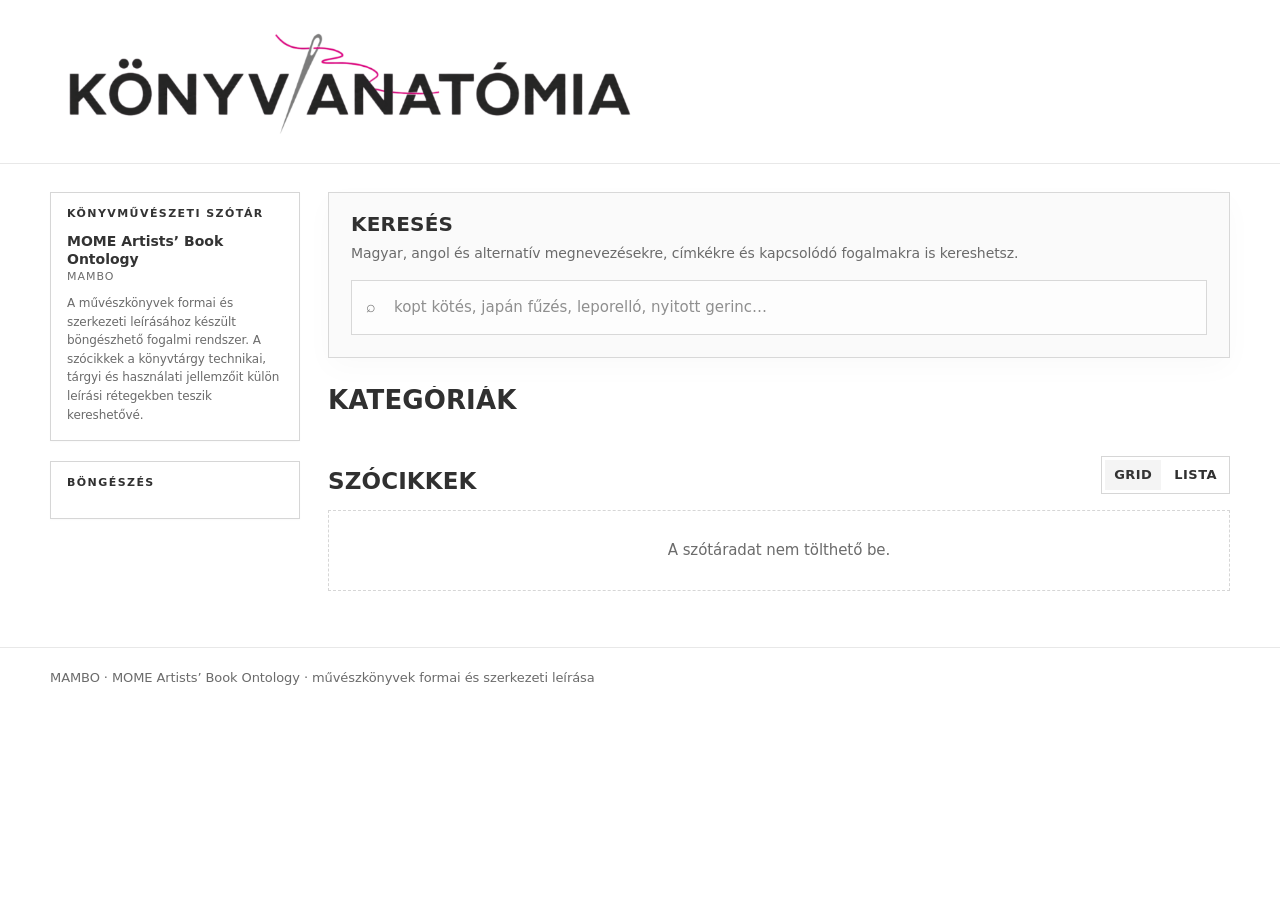
==== commit b4532539: "Load term page prototype renderer" ====
--- a/index.html
+++ b/index.html
@@ -84,5 +84,6 @@
   <script src="assets/js/app-decoration-clean.js?v=decor-render-2"></script>
   <script src="assets/js/sandbox-horizontal.js?v=custom-icons-clean-1"></script>
   <script src="assets/js/ui-enhancements.js?v=homepage-materials-1"></script>
+  <script src="assets/js/term-pages.js?v=nyitott-gerinc-1"></script>
 </body>
 </html>
--- a/assets/css/site.css
+++ b/assets/css/site.css
@@ -8,9 +8,7 @@
 @import url("quick-search.css?v=quick-4");
 @import url("mambo-final.css?v=final-clean-30");
 @import url("text-header-title.css?v=title-7");
-@import url("sandbox-ui.css?v=6");
-@import url("term-card-final.css?v=2");
+@import url("sandbox-ui.css?v=7");
 @import url("sidebar-panels.css?v=2");
 @import url("ui-enhancements.css?v=2");
 @import url("category-label-overrides.css?v=10");
-@import url("live-polish.css?v=1");
